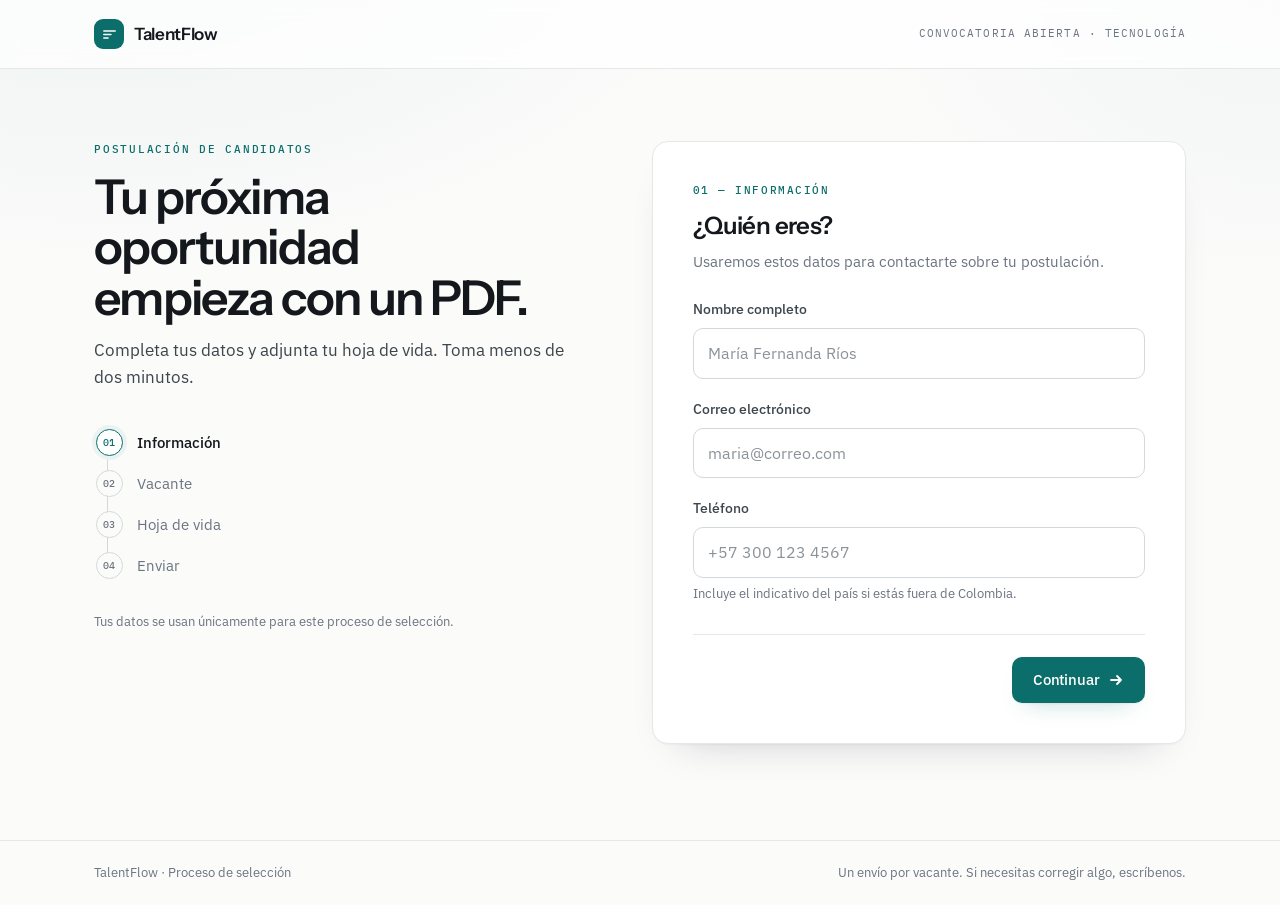
==== index.html @ 19fa187a "feat: new dashboard" ====
<!doctype html>
<html lang="es">
<head>
<meta charset="utf-8">
<meta name="viewport" content="width=device-width, initial-scale=1">
<title>Postulación · TalentFlow</title>
<meta name="description" content="Completa tus datos, adjunta tu hoja de vida en PDF y postúlate a nuestras vacantes de tecnología.">
<meta name="color-scheme" content="light">
<link rel="icon" href="data:image/svg+xml,<svg xmlns='http://www.w3.org/2000/svg' viewBox='0 0 32 32'><rect width='32' height='32' rx='8' fill='%230B6E6A'/><path d='M9 11h14M9 16h9M9 21h5' stroke='white' stroke-width='2.5' stroke-linecap='round'/></svg>">
<link rel="preconnect" href="https://fonts.googleapis.com">
<link rel="preconnect" href="https://fonts.gstatic.com" crossorigin>
<link rel="stylesheet" href="https://fonts.googleapis.com/css2?family=IBM+Plex+Mono:wght@500&family=IBM+Plex+Sans:wght@400;500;600&family=Instrument+Sans:wght@500;600&display=swap">
<link rel="stylesheet" href="css/styles.css">
</head>
<body>

<a class="skip-link" href="#panel">Ir al formulario</a>

<header class="site-header">
  <div class="shell site-header__inner">
    <span class="brand">
      <span class="brand__mark" aria-hidden="true">
        <svg viewBox="0 0 24 24" fill="none">
          <path d="M4 7h16M4 12h10M4 17h6" stroke="currentColor" stroke-width="2.2" stroke-linecap="round"/>
        </svg>
      </span>
      <span class="brand__name">TalentFlow</span>
    </span>
    <p class="site-header__tag">Convocatoria abierta · Tecnología</p>
  </div>
</header>

<main class="shell layout">

  <!-- ── Columna izquierda: contexto + progreso ───────────────── -->
  <aside class="rail">
    <p class="eyebrow">Postulación de candidatos</p>
    <h1 class="display">Tu próxima oportunidad<br>empieza con un PDF.</h1>
    <p class="lead">Completa tus datos y adjunta tu hoja de vida. Toma menos de dos minutos.</p>

    <nav aria-label="Progreso del formulario">
      <ol class="spine" id="spine" style="--fill:0%">
        <li class="spine__item is-current" data-step="1">
          <button class="spine__btn" type="button" data-goto="1" aria-current="step">
            <span class="spine__node">
              <span class="spine__index">01</span>
              <svg class="spine__check" viewBox="0 0 16 16" fill="none" aria-hidden="true"><path d="M3.5 8.5l3 3 6-6.5" stroke="currentColor" stroke-width="2" stroke-linecap="round" stroke-linejoin="round"/></svg>
            </span>
            <span class="spine__text">Información</span>
          </button>
        </li>
        <li class="spine__item" data-step="2">
          <button class="spine__btn" type="button" data-goto="2">
            <span class="spine__node">
              <span class="spine__index">02</span>
              <svg class="spine__check" viewBox="0 0 16 16" fill="none" aria-hidden="true"><path d="M3.5 8.5l3 3 6-6.5" stroke="currentColor" stroke-width="2" stroke-linecap="round" stroke-linejoin="round"/></svg>
            </span>
            <span class="spine__text">Vacante</span>
          </button>
        </li>
        <li class="spine__item" data-step="3">
          <button class="spine__btn" type="button" data-goto="3">
            <span class="spine__node">
              <span class="spine__index">03</span>
              <svg class="spine__check" viewBox="0 0 16 16" fill="none" aria-hidden="true"><path d="M3.5 8.5l3 3 6-6.5" stroke="currentColor" stroke-width="2" stroke-linecap="round" stroke-linejoin="round"/></svg>
            </span>
            <span class="spine__text">Hoja de vida</span>
          </button>
        </li>
        <li class="spine__item" data-step="4">
          <button class="spine__btn" type="button" data-goto="4">
            <span class="spine__node">
              <span class="spine__index">04</span>
              <svg class="spine__check" viewBox="0 0 16 16" fill="none" aria-hidden="true"><path d="M3.5 8.5l3 3 6-6.5" stroke="currentColor" stroke-width="2" stroke-linecap="round" stroke-linejoin="round"/></svg>
            </span>
            <span class="spine__text">Enviar</span>
          </button>
        </li>
      </ol>
      <p class="spine__caption" id="spineCaption">Paso 1 de 4 · Información</p>
    </nav>

    <p class="rail__foot">Tus datos se usan únicamente para este proceso de selección.</p>
  </aside>

  <!-- ── Columna derecha: formulario ──────────────────────────── -->
  <div class="panel" id="panel">

    <form class="form" id="applicationForm" novalidate autocomplete="on">

      <!-- Paso 1 ................................................ -->
      <section class="step is-active" data-step="1" aria-labelledby="t1">
        <header class="step__head">
          <p class="step__kicker">01 — Información</p>
          <h2 class="step__title" id="t1">¿Quién eres?</h2>
          <p class="step__sub">Usaremos estos datos para contactarte sobre tu postulación.</p>
        </header>

        <div class="field" data-field="nombre">
          <label class="field__label" for="nombre">Nombre completo</label>
          <input class="input" type="text" id="nombre" name="nombre" placeholder="María Fernanda Ríos"
                 autocomplete="name" maxlength="80" aria-describedby="err-nombre" required>
          <p class="field__error" id="err-nombre" role="alert"></p>
        </div>

        <div class="field" data-field="correo">
          <label class="field__label" for="correo">Correo electrónico</label>
          <input class="input" type="email" id="correo" name="correo" placeholder="maria@correo.com"
                 autocomplete="email" inputmode="email" maxlength="120" aria-describedby="err-correo" required>
          <p class="field__error" id="err-correo" role="alert"></p>
        </div>

        <div class="field" data-field="telefono">
          <label class="field__label" for="telefono">Teléfono</label>
          <input class="input" type="tel" id="telefono" name="telefono" placeholder="+57 300 123 4567"
                 autocomplete="tel" inputmode="tel" maxlength="25" aria-describedby="hint-telefono err-telefono" required>
          <p class="field__hint" id="hint-telefono">Incluye el indicativo del país si estás fuera de Colombia.</p>
          <p class="field__error" id="err-telefono" role="alert"></p>
        </div>

        <footer class="step__actions">
          <button class="btn btn--primary" type="button" data-next="2">
            Continuar
            <svg class="btn__icon" viewBox="0 0 16 16" fill="none" aria-hidden="true"><path d="M3 8h10M9 4l4 4-4 4" stroke="currentColor" stroke-width="1.8" stroke-linecap="round" stroke-linejoin="round"/></svg>
          </button>
        </footer>
      </section>

      <!-- Paso 2 ................................................ -->
      <section class="step" data-step="2" aria-labelledby="t2" hidden>
        <header class="step__head">
          <p class="step__kicker">02 — Vacante</p>
          <h2 class="step__title" id="t2">¿A qué rol te postulas?</h2>
          <p class="step__sub">Puedes postularte a una vacante por envío.</p>
        </header>

        <div class="field" data-field="vacante">
          <fieldset class="choices" id="vacanteGroup" aria-describedby="err-vacante">
            <legend class="sr-only">Selecciona una vacante</legend>
            <!-- Opciones generadas desde CONFIG.VACANTES en js/app.js -->
          </fieldset>
          <p class="field__error" id="err-vacante" role="alert"></p>
        </div>

        <footer class="step__actions">
          <button class="btn btn--ghost" type="button" data-back="1">
            <svg class="btn__icon" viewBox="0 0 16 16" fill="none" aria-hidden="true"><path d="M13 8H3M7 4L3 8l4 4" stroke="currentColor" stroke-width="1.8" stroke-linecap="round" stroke-linejoin="round"/></svg>
            Volver
          </button>
          <button class="btn btn--primary" type="button" data-next="3">
            Continuar
            <svg class="btn__icon" viewBox="0 0 16 16" fill="none" aria-hidden="true"><path d="M3 8h10M9 4l4 4-4 4" stroke="currentColor" stroke-width="1.8" stroke-linecap="round" stroke-linejoin="round"/></svg>
          </button>
        </footer>
      </section>

      <!-- Paso 3 ................................................ -->
      <section class="step" data-step="3" aria-labelledby="t3" hidden>
        <header class="step__head">
          <p class="step__kicker">03 — Hoja de vida</p>
          <h2 class="step__title" id="t3">Adjunta tu CV</h2>
          <p class="step__sub">Nos permite conocer tu experiencia antes de la primera entrevista.</p>
        </header>

        <div class="field" data-field="cv">
          <input class="sr-only" type="file" id="cv" name="cv" accept="application/pdf,.pdf" aria-describedby="err-cv">

          <label class="drop" id="drop" for="cv">
            <span class="drop__icon" aria-hidden="true">
              <svg viewBox="0 0 24 24" fill="none">
                <path d="M14 3v5h5" stroke="currentColor" stroke-width="1.6" stroke-linecap="round" stroke-linejoin="round"/>
                <path d="M19 10.5V19a2 2 0 0 1-2 2H7a2 2 0 0 1-2-2V5a2 2 0 0 1 2-2h6.5L19 8.5z" stroke="currentColor" stroke-width="1.6" stroke-linejoin="round"/>
                <path d="M12 17v-5.5M9.5 14l2.5-2.5 2.5 2.5" stroke="currentColor" stroke-width="1.6" stroke-linecap="round" stroke-linejoin="round"/>
              </svg>
            </span>
            <span class="drop__title">Arrastra tu hoja de vida aquí</span>
            <span class="drop__hint">o <span class="drop__link">selecciona un archivo</span></span>
            <span class="drop__meta">PDF · máximo <span data-max-size>5 MB</span></span>
          </label>

          <div class="filecard" id="fileCard" hidden>
            <span class="filecard__badge" aria-hidden="true">PDF</span>
            <div class="filecard__body">
              <p class="filecard__name" id="fileName"></p>
              <p class="filecard__meta" id="fileMeta"></p>
              <p class="filecard__status" id="fileStatus">
                <svg viewBox="0 0 16 16" fill="none" aria-hidden="true"><path d="M3.5 8.5l3 3 6-6.5" stroke="currentColor" stroke-width="2" stroke-linecap="round" stroke-linejoin="round"/></svg>
                Archivo validado
              </p>
            </div>
            <div class="filecard__actions">
              <label class="iconbtn" for="cv" title="Cambiar archivo">
                <span class="sr-only">Cambiar archivo</span>
                <svg viewBox="0 0 16 16" fill="none" aria-hidden="true"><path d="M13.5 8a5.5 5.5 0 1 1-1.6-3.9M13.5 2v3h-3" stroke="currentColor" stroke-width="1.6" stroke-linecap="round" stroke-linejoin="round"/></svg>
              </label>
              <button class="iconbtn iconbtn--danger" type="button" id="removeFile" title="Quitar archivo">
                <span class="sr-only">Quitar archivo</span>
                <svg viewBox="0 0 16 16" fill="none" aria-hidden="true"><path d="M3 4.5h10M6.5 4.5V3h3v1.5M4.5 4.5l.6 8a1 1 0 0 0 1 .9h3.8a1 1 0 0 0 1-.9l.6-8" stroke="currentColor" stroke-width="1.5" stroke-linecap="round" stroke-linejoin="round"/></svg>
              </button>
            </div>
          </div>

          <p class="field__error" id="err-cv" role="alert"></p>
        </div>

        <footer class="step__actions">
          <button class="btn btn--ghost" type="button" data-back="2">
            <svg class="btn__icon" viewBox="0 0 16 16" fill="none" aria-hidden="true"><path d="M13 8H3M7 4L3 8l4 4" stroke="currentColor" stroke-width="1.8" stroke-linecap="round" stroke-linejoin="round"/></svg>
            Volver
          </button>
          <button class="btn btn--primary" type="button" data-next="4">
            Revisar postulación
            <svg class="btn__icon" viewBox="0 0 16 16" fill="none" aria-hidden="true"><path d="M3 8h10M9 4l4 4-4 4" stroke="currentColor" stroke-width="1.8" stroke-linecap="round" stroke-linejoin="round"/></svg>
          </button>
        </footer>
      </section>

      <!-- Paso 4 ................................................ -->
      <section class="step" data-step="4" aria-labelledby="t4" hidden>
        <header class="step__head">
          <p class="step__kicker">04 — Enviar</p>
          <h2 class="step__title" id="t4">Revisa y envía</h2>
          <p class="step__sub">Confirma que todo esté correcto antes de enviar.</p>
        </header>

        <dl class="record" id="summary">
          <div class="record__row"><dt>nombre</dt><dd id="sumNombre">—</dd></div>
          <div class="record__row"><dt>correo</dt><dd id="sumCorreo">—</dd></div>
          <div class="record__row"><dt>telefono</dt><dd id="sumTelefono">—</dd></div>
          <div class="record__row"><dt>vacante</dt><dd id="sumVacante">—</dd></div>
          <div class="record__row"><dt>cv</dt><dd id="sumCv">—</dd></div>
        </dl>

        <p class="notice">
          <svg viewBox="0 0 16 16" fill="none" aria-hidden="true"><circle cx="8" cy="8" r="6.25" stroke="currentColor" stroke-width="1.5"/><path d="M8 7.25v4M8 4.9v.9" stroke="currentColor" stroke-width="1.6" stroke-linecap="round"/></svg>
          Al enviar, tu postulación se registra automáticamente y pasa a revisión de nuestro equipo de selección. Te contactaremos por correo.
        </p>

        <div class="alert" id="submitAlert" role="alert" hidden>
          <div class="alert__body">
            <p class="alert__title" id="alertTitle">No pudimos enviar tu postulación.</p>
            <p class="alert__text" id="alertText">Verifica tu conexión e inténtalo nuevamente.</p>
          </div>
        </div>

        <footer class="step__actions">
          <button class="btn btn--ghost" type="button" data-back="3">
            <svg class="btn__icon" viewBox="0 0 16 16" fill="none" aria-hidden="true"><path d="M13 8H3M7 4L3 8l4 4" stroke="currentColor" stroke-width="1.8" stroke-linecap="round" stroke-linejoin="round"/></svg>
            Volver
          </button>
          <button class="btn btn--primary btn--submit" type="submit" id="submitBtn">
            <span class="spinner" aria-hidden="true"></span>
            <span class="btn__label" id="submitLabel">Enviar postulación</span>
          </button>
        </footer>
      </section>

    </form>

    <!-- Pantalla de éxito ....................................... -->
    <section class="done" id="successView" aria-labelledby="doneTitle" hidden tabindex="-1">
      <span class="done__mark" aria-hidden="true">
        <svg viewBox="0 0 52 52" fill="none">
          <circle class="done__ring" cx="26" cy="26" r="23" stroke="currentColor" stroke-width="2"/>
          <path class="done__tick" d="M16 26.5l7 7 13-14" stroke="currentColor" stroke-width="3" stroke-linecap="round" stroke-linejoin="round"/>
        </svg>
      </span>
      <h2 class="done__title" id="doneTitle">¡Postulación recibida!</h2>
      <p class="done__text">Hemos recibido correctamente tu información y tu hoja de vida.</p>
      <p class="done__text">Tu postulación será procesada y revisada por nuestro equipo. Gracias por tu interés.</p>
      <p class="done__ref">Enviado el <span id="doneStamp">—</span></p>
    </section>

  </div>
</main>

<footer class="site-footer">
  <div class="shell site-footer__inner">
    <p>TalentFlow · Proceso de selección</p>
    <p>Un envío por vacante. Si necesitas corregir algo, escríbenos.</p>
  </div>
</footer>

<script src="js/config.js"></script>
<script src="js/app.js"></script>
</body>
</html>
---- css/styles.css ----
/* ============================================================
   TalentFlow — Formulario de postulación
   Tokens → Base → Layout → Componentes → Responsive
   ============================================================ */

:root {
  /* Color */
  --paper:        #FBFBFA;
  --surface:      #FFFFFF;
  --surface-2:    #F5F6F5;
  --ink:          #14181C;
  --ink-2:        #3D454D;
  --muted:        #6B7480;
  --line:         #E5E8E9;
  --line-strong:  #D3D8DA;

  --accent:       #0B6E6A;
  --accent-hover: #095551;
  --accent-soft:  #EAF3F2;
  --accent-line:  #B9D8D5;

  --danger:       #A62B22;
  --danger-soft:  #FCF0EE;
  --danger-line:  #EFC9C4;

  /* Tipografía */
  --font-display: 'Instrument Sans', 'Segoe UI', system-ui, sans-serif;
  --font-body:    'IBM Plex Sans', 'Segoe UI', system-ui, sans-serif;
  --font-mono:    'IBM Plex Mono', ui-monospace, 'Cascadia Mono', monospace;

  /* Forma */
  --r-sm: 8px;
  --r-md: 10px;
  --r-lg: 16px;
  --shadow-card: 0 1px 2px rgba(16, 24, 32, .04), 0 20px 40px -28px rgba(16, 24, 32, .28);
  --shadow-lift: 0 1px 2px rgba(16, 24, 32, .05), 0 12px 24px -14px rgba(11, 110, 106, .30);

  --ease: cubic-bezier(.2, .7, .3, 1);
}

/* ── Base ─────────────────────────────────────────────────── */

*, *::before, *::after { box-sizing: border-box; }

html { -webkit-text-size-adjust: 100%; }

body {
  margin: 0;
  min-height: 100vh;
  display: flex;
  flex-direction: column;
  font-family: var(--font-body);
  font-size: 16px;
  line-height: 1.55;
  color: var(--ink);
  background-color: var(--paper);
  background-image:
    radial-gradient(70rem 40rem at 8% -12%, rgba(11, 110, 106, .07), transparent 60%),
    radial-gradient(50rem 34rem at 100% 0%, rgba(11, 110, 106, .04), transparent 55%);
  background-repeat: no-repeat;
  -webkit-font-smoothing: antialiased;
}

h1, h2, h3, p, dl, dd, figure { margin: 0; }
ol, ul { margin: 0; padding: 0; list-style: none; }
fieldset { margin: 0; padding: 0; border: 0; }
button, input, select { font: inherit; color: inherit; }
svg { display: block; }

:focus-visible {
  outline: 2px solid var(--accent);
  outline-offset: 2px;
  border-radius: 4px;
}

.sr-only {
  position: absolute;
  width: 1px; height: 1px;
  padding: 0; margin: -1px;
  overflow: hidden;
  clip: rect(0 0 0 0);
  clip-path: inset(50%);
  white-space: nowrap;
}

.skip-link {
  position: absolute;
  top: -100px; left: 16px;
  z-index: 10;
  padding: 10px 16px;
  background: var(--surface);
  border: 1px solid var(--line-strong);
  border-radius: var(--r-md);
  color: var(--ink);
  text-decoration: none;
  transition: top .15s var(--ease);
}
.skip-link:focus { top: 16px; }

.shell {
  width: 100%;
  max-width: 1140px;
  margin-inline: auto;
  padding-inline: 24px;
}

.eyebrow {
  font-family: var(--font-mono);
  font-size: .6875rem;
  font-weight: 500;
  letter-spacing: .16em;
  text-transform: uppercase;
  color: var(--accent);
}

/* ── Header ───────────────────────────────────────────────── */

.site-header {
  border-bottom: 1px solid var(--line);
  background: rgba(255, 255, 255, .72);
  backdrop-filter: blur(8px);
}

.site-header__inner {
  display: flex;
  align-items: center;
  justify-content: space-between;
  gap: 16px;
  min-height: 68px;
}

.brand {
  display: inline-flex;
  align-items: center;
  gap: 10px;
}

.brand__mark {
  display: grid;
  place-items: center;
  width: 30px; height: 30px;
  border-radius: 9px;
  background: var(--accent);
  color: #fff;
}
.brand__mark svg { width: 17px; height: 17px; }

.brand__name {
  font-family: var(--font-display);
  font-size: 1.0625rem;
  font-weight: 600;
  letter-spacing: -.02em;
}

.site-header__tag {
  font-family: var(--font-mono);
  font-size: .6875rem;
  letter-spacing: .1em;
  text-transform: uppercase;
  color: var(--muted);
}

/* ── Layout ───────────────────────────────────────────────── */

.layout {
  flex: 1;
  display: grid;
  gap: 40px;
  padding-block: 48px 72px;
}

.rail { max-width: 34rem; }

.display {
  margin-top: 14px;
  font-family: var(--font-display);
  font-size: clamp(2rem, 1.5rem + 2.2vw, 3rem);
  font-weight: 600;
  line-height: 1.05;
  letter-spacing: -.035em;
}

.lead {
  margin-top: 14px;
  max-width: 30rem;
  font-size: 1.0625rem;
  color: var(--ink-2);
}

.rail__foot {
  margin-top: 28px;
  font-size: .8125rem;
  color: var(--muted);
}

/* ── Spine (progreso) ─────────────────────────────────────── */

.spine {
  --fill: 0%;
  position: relative;
  margin-top: 34px;
  padding-left: 2px;
}

.spine::before,
.spine::after {
  content: '';
  position: absolute;
  left: 13px;
  top: 14px;
  width: 1px;
  border-radius: 1px;
}
.spine::before { bottom: 14px; background: var(--line-strong); }
.spine::after {
  height: calc((100% - 28px) * var(--fill) / 100);
  background: var(--accent);
  transition: height .45s var(--ease);
}

.spine__item + .spine__item { margin-top: 4px; }

.spine__btn {
  position: relative;
  z-index: 1;
  display: flex;
  align-items: center;
  gap: 14px;
  width: 100%;
  padding: 5px 8px 5px 0;
  background: none;
  border: 0;
  border-radius: var(--r-sm);
  text-align: left;
  cursor: pointer;
}
.spine__btn:disabled { cursor: default; }

.spine__node {
  position: relative;
  flex: none;
  display: grid;
  place-items: center;
  width: 27px; height: 27px;
  border-radius: 50%;
  border: 1px solid var(--line-strong);
  background: var(--paper);
  color: var(--muted);
  transition: background-color .25s var(--ease), border-color .25s var(--ease), color .25s var(--ease);
}

.spine__index {
  font-family: var(--font-mono);
  font-size: .625rem;
  font-weight: 500;
  letter-spacing: .02em;
}

.spine__check {
  position: absolute;
  width: 14px; height: 14px;
  opacity: 0;
  transform: scale(.7);
  transition: opacity .2s var(--ease), transform .2s var(--ease);
}

.spine__text {
  font-size: .9375rem;
  color: var(--muted);
  transition: color .25s var(--ease);
}

.spine__item.is-current .spine__node {
  border-color: var(--accent);
  color: var(--accent);
  background: var(--surface);
  box-shadow: 0 0 0 4px var(--accent-soft);
}
.spine__item.is-current .spine__text {
  color: var(--ink);
  font-weight: 500;
}

.spine__item.is-done .spine__node {
  background: var(--accent);
  border-color: var(--accent);
  color: #fff;
}
.spine__item.is-done .spine__index { opacity: 0; }
.spine__item.is-done .spine__check { opacity: 1; transform: scale(1); }
.spine__item.is-done .spine__text { color: var(--ink-2); }
.spine__item.is-done .spine__btn:hover .spine__text { color: var(--accent); }

.spine__caption { display: none; }

/* ── Panel / formulario ───────────────────────────────────── */

.panel {
  position: relative;
  background: var(--surface);
  border: 1px solid var(--line);
  border-radius: var(--r-lg);
  box-shadow: var(--shadow-card);
}

.step {
  padding: 32px;
}
.step[hidden] { display: none; }
.step.is-active { animation: stepIn .32s var(--ease) both; }

@keyframes stepIn {
  from { opacity: 0; transform: translateY(8px); }
  to   { opacity: 1; transform: none; }
}

.step__head { margin-bottom: 26px; }

.step__kicker {
  font-family: var(--font-mono);
  font-size: .6875rem;
  font-weight: 500;
  letter-spacing: .14em;
  text-transform: uppercase;
  color: var(--accent);
}

.step__title {
  margin-top: 8px;
  font-family: var(--font-display);
  font-size: 1.5rem;
  font-weight: 600;
  letter-spacing: -.025em;
}

.step__sub {
  margin-top: 6px;
  font-size: .9375rem;
  color: var(--muted);
}

.step__actions {
  display: flex;
  gap: 12px;
  margin-top: 30px;
  padding-top: 22px;
  border-top: 1px solid var(--line);
}
.step__actions .btn--primary { margin-left: auto; }

/* ── Campos ───────────────────────────────────────────────── */

.field + .field { margin-top: 20px; }

.field__label {
  display: block;
  margin-bottom: 7px;
  font-size: .875rem;
  font-weight: 500;
  color: var(--ink-2);
}

.input {
  width: 100%;
  padding: 12px 14px;
  background: var(--surface);
  border: 1px solid var(--line-strong);
  border-radius: var(--r-md);
  transition: border-color .18s var(--ease), box-shadow .18s var(--ease), background-color .18s var(--ease);
}
.input::placeholder { color: #8B939A; }
.input:hover { border-color: #BFC6C9; }
.input:focus {
  outline: none;
  border-color: var(--accent);
  box-shadow: 0 0 0 3px var(--accent-soft);
}

.field__hint {
  margin-top: 6px;
  font-size: .8125rem;
  color: var(--muted);
}

.field__error {
  display: none;
  margin-top: 7px;
  font-size: .8125rem;
  color: var(--danger);
}

.field.is-invalid .field__error { display: block; }
.field.is-invalid .input {
  border-color: var(--danger-line);
  background: var(--danger-soft);
}
.field.is-invalid .input:focus { box-shadow: 0 0 0 3px rgba(166, 43, 34, .12); }

/* ── Vacantes (radio cards) ───────────────────────────────── */

.choices { display: grid; gap: 10px; }

.choice { position: relative; display: block; }

.choice__input {
  position: absolute;
  inset: 0;
  width: 100%; height: 100%;
  margin: 0;
  opacity: 0;
  cursor: pointer;
}

.choice__box {
  display: flex;
  align-items: center;
  gap: 14px;
  padding: 15px 16px;
  border: 1px solid var(--line-strong);
  border-radius: var(--r-md);
  background: var(--surface);
  transition: border-color .18s var(--ease), background-color .18s var(--ease), box-shadow .18s var(--ease);
}

.choice__input:hover + .choice__box { border-color: #BFC6C9; background: var(--surface-2); }
.choice__input:focus-visible + .choice__box {
  outline: 2px solid var(--accent);
  outline-offset: 2px;
}
.choice__input:checked + .choice__box {
  border-color: var(--accent);
  background: var(--accent-soft);
  box-shadow: inset 0 0 0 1px var(--accent);
}

.choice__dot {
  flex: none;
  width: 18px; height: 18px;
  border: 1px solid var(--line-strong);
  border-radius: 50%;
  background: var(--surface);
  transition: border-color .18s var(--ease), box-shadow .18s var(--ease);
}
.choice__input:checked + .choice__box .choice__dot {
  border-color: var(--accent);
  box-shadow: inset 0 0 0 5px var(--accent);
}

.choice__label {
  display: block;
  font-weight: 500;
  letter-spacing: -.01em;
}

.choice__hint {
  display: block;
  margin-top: 2px;
  font-size: .8125rem;
  color: var(--muted);
}

.choice__code {
  margin-left: auto;
  font-family: var(--font-mono);
  font-size: .6875rem;
  color: var(--muted);
}
.choice__input:checked + .choice__box .choice__code { color: var(--accent); }

.field.is-invalid .choice__box { border-color: var(--danger-line); }

/* ── Zona de carga ────────────────────────────────────────── */

.drop {
  display: flex;
  flex-direction: column;
  align-items: center;
  gap: 4px;
  padding: 36px 24px;
  text-align: center;
  border: 1.5px dashed var(--line-strong);
  border-radius: var(--r-lg);
  background: var(--surface-2);
  cursor: pointer;
  transition: border-color .18s var(--ease), background-color .18s var(--ease), transform .18s var(--ease);
}
.drop[hidden] { display: none; }
.drop:hover { border-color: var(--accent-line); background: var(--accent-soft); }
.drop.is-focus { outline: 2px solid var(--accent); outline-offset: 2px; }

.drop.is-dragging {
  border-color: var(--accent);
  background: var(--accent-soft);
  transform: scale(1.008);
}

.drop__icon {
  display: grid;
  place-items: center;
  width: 46px; height: 46px;
  margin-bottom: 10px;
  border-radius: 12px;
  background: var(--surface);
  border: 1px solid var(--line);
  color: var(--accent);
}
.drop__icon svg { width: 22px; height: 22px; }

.drop__title { font-weight: 500; }

.drop__hint { font-size: .9375rem; color: var(--muted); }

.drop__link {
  color: var(--accent);
  font-weight: 500;
  text-decoration: underline;
  text-underline-offset: 2px;
}

.drop__meta {
  margin-top: 8px;
  font-family: var(--font-mono);
  font-size: .6875rem;
  letter-spacing: .08em;
  text-transform: uppercase;
  color: var(--muted);
}

.filecard {
  display: flex;
  align-items: center;
  gap: 14px;
  padding: 14px 16px;
  border: 1px solid var(--accent-line);
  border-radius: var(--r-md);
  background: var(--accent-soft);
  animation: stepIn .25s var(--ease) both;
}
.filecard[hidden] { display: none; }
.filecard.is-focus { outline: 2px solid var(--accent); outline-offset: 2px; }

.filecard__badge {
  flex: none;
  display: grid;
  place-items: center;
  width: 42px; height: 48px;
  border-radius: 6px;
  background: var(--accent);
  color: #fff;
  font-family: var(--font-mono);
  font-size: .6875rem;
  letter-spacing: .06em;
}

.filecard__body { min-width: 0; flex: 1; }

.filecard__name {
  font-weight: 500;
  overflow: hidden;
  text-overflow: ellipsis;
  white-space: nowrap;
}

.filecard__meta {
  font-family: var(--font-mono);
  font-size: .75rem;
  color: var(--muted);
}

.filecard__status {
  display: flex;
  align-items: center;
  gap: 5px;
  margin-top: 3px;
  font-size: .8125rem;
  font-weight: 500;
  color: var(--accent);
}
.filecard__status svg { width: 14px; height: 14px; }

.filecard__actions { display: flex; gap: 6px; }

.iconbtn {
  display: grid;
  place-items: center;
  width: 34px; height: 34px;
  border: 1px solid var(--line-strong);
  border-radius: var(--r-sm);
  background: var(--surface);
  color: var(--ink-2);
  cursor: pointer;
  transition: border-color .15s var(--ease), color .15s var(--ease), background-color .15s var(--ease);
}
.iconbtn svg { width: 16px; height: 16px; }
.iconbtn:hover { border-color: var(--accent); color: var(--accent); }
.iconbtn--danger:hover { border-color: var(--danger-line); color: var(--danger); background: var(--danger-soft); }

/* ── Resumen (record) ─────────────────────────────────────── */

.record {
  border: 1px solid var(--line);
  border-radius: var(--r-md);
  overflow: hidden;
}

.record__row {
  display: grid;
  grid-template-columns: 7.5rem 1fr;
  gap: 16px;
  padding: 13px 16px;
  background: var(--surface);
}
.record__row + .record__row { border-top: 1px solid var(--line); }
.record__row:nth-child(odd) { background: #FCFDFD; }

.record dt {
  font-family: var(--font-mono);
  font-size: .75rem;
  letter-spacing: .04em;
  color: var(--muted);
  padding-top: 2px;
}

.record dd {
  margin: 0;
  font-weight: 500;
  overflow-wrap: anywhere;
}

.notice {
  display: flex;
  gap: 10px;
  margin-top: 18px;
  padding: 14px 16px;
  border-radius: var(--r-md);
  background: var(--accent-soft);
  font-size: .875rem;
  color: var(--ink-2);
  line-height: 1.5;
}
.notice svg { flex: none; width: 16px; height: 16px; margin-top: 3px; color: var(--accent); }

.alert {
  display: flex;
  gap: 10px;
  margin-top: 18px;
  padding: 14px 16px;
  border: 1px solid var(--danger-line);
  border-radius: var(--r-md);
  background: var(--danger-soft);
  animation: stepIn .25s var(--ease) both;
}
.alert[hidden] { display: none; }
.alert__title { font-weight: 600; color: var(--danger); font-size: .9375rem; }
.alert__text { margin-top: 2px; font-size: .875rem; color: var(--ink-2); }

/* ── Botones ──────────────────────────────────────────────── */

.btn {
  display: inline-flex;
  align-items: center;
  justify-content: center;
  gap: 8px;
  min-height: 46px;
  padding: 0 20px;
  border: 1px solid transparent;
  border-radius: var(--r-md);
  font-size: .9375rem;
  font-weight: 500;
  letter-spacing: -.005em;
  cursor: pointer;
  transition: background-color .18s var(--ease), border-color .18s var(--ease),
              color .18s var(--ease), box-shadow .18s var(--ease), transform .12s var(--ease);
}
.btn:active { transform: translateY(1px); }
.btn__icon { width: 16px; height: 16px; }

.btn--primary {
  background: var(--accent);
  color: #fff;
  box-shadow: var(--shadow-lift);
}
.btn--primary:hover { background: var(--accent-hover); }
.btn--primary:disabled {
  background: var(--accent);
  opacity: .62;
  cursor: progress;
  box-shadow: none;
  transform: none;
}

.btn--ghost {
  background: var(--surface);
  border-color: var(--line-strong);
  color: var(--ink-2);
}
.btn--ghost:hover { border-color: var(--ink-2); color: var(--ink); }

.btn--submit { min-width: 12.5rem; }

.spinner {
  display: none;
  flex: none;
  width: 15px; height: 15px;
  border: 2px solid rgba(255, 255, 255, .35);
  border-top-color: #fff;
  border-radius: 50%;
  animation: spin .7s linear infinite;
}
.is-sending .spinner { display: block; }

@keyframes spin { to { transform: rotate(360deg); } }

/* ── Pantalla de éxito ────────────────────────────────────── */

.done {
  padding: 60px 32px 64px;
  text-align: center;
  animation: stepIn .4s var(--ease) both;
}
.done[hidden] { display: none; }
.done:focus { outline: none; }

.done__mark {
  display: inline-grid;
  place-items: center;
  width: 76px; height: 76px;
  margin-bottom: 22px;
  border-radius: 50%;
  background: var(--accent-soft);
  color: var(--accent);
}
.done__mark svg { width: 44px; height: 44px; }

.done__ring {
  stroke-dasharray: 145;
  stroke-dashoffset: 145;
  animation: draw .55s var(--ease) .05s forwards;
}
.done__tick {
  stroke-dasharray: 34;
  stroke-dashoffset: 34;
  animation: draw .35s var(--ease) .45s forwards;
}
@keyframes draw { to { stroke-dashoffset: 0; } }

.done__title {
  font-family: var(--font-display);
  font-size: 1.75rem;
  font-weight: 600;
  letter-spacing: -.03em;
}

.done__text {
  max-width: 30rem;
  margin: 12px auto 0;
  color: var(--ink-2);
}

.done__ref {
  margin-top: 26px;
  font-family: var(--font-mono);
  font-size: .75rem;
  color: var(--muted);
}

/* ── Footer ───────────────────────────────────────────────── */

.site-footer {
  border-top: 1px solid var(--line);
  padding-block: 22px;
  font-size: .8125rem;
  color: var(--muted);
}
.site-footer__inner {
  display: flex;
  flex-wrap: wrap;
  gap: 6px 24px;
  justify-content: space-between;
}

/* ── Responsive ───────────────────────────────────────────── */

@media (min-width: 960px) {
  .layout {
    grid-template-columns: minmax(0, 1fr) minmax(0, 1.1fr);
    align-items: start; /* la tarjeta se ajusta al contenido, no al alto de la ventana */
    gap: 72px;
    padding-block: 72px 96px;
  }
  .rail {
    position: sticky;
    top: 92px;
  }
  .step { padding: 40px; }
}

@media (max-width: 959px) {
  .display { max-width: 20ch; }

  /* El progreso pasa a una fila compacta de nodos */
  .spine {
    display: flex;
    justify-content: space-between;
    gap: 8px;
    margin-top: 28px;
    padding-left: 0;
  }
  .spine::before,
  .spine::after {
    left: 13px;
    right: 13px;
    top: 13px;
    bottom: auto;
    width: auto;
    height: 1px;
  }
  .spine::after {
    right: auto;
    width: calc((100% - 26px) * var(--fill) / 100);
    height: 1px;
    transition: width .45s var(--ease);
  }
  .spine__item { flex: none; }
  .spine__item + .spine__item { margin-top: 0; }
  .spine__btn { padding: 0; }
  .spine__text { display: none; }

  .spine__caption {
    display: block;
    margin-top: 14px;
    font-family: var(--font-mono);
    font-size: .75rem;
    letter-spacing: .04em;
    color: var(--muted);
  }
}

@media (max-width: 560px) {
  .shell { padding-inline: 16px; }
  .layout { gap: 28px; padding-block: 32px 48px; }
  .panel { border-radius: 14px; }
  .step { padding: 24px 20px; }
  .done { padding: 48px 20px; }

  .site-header__tag { display: none; } /* el titular ya da el contexto */
  .step__actions { flex-direction: column-reverse; }
  .step__actions .btn { width: 100%; }
  .step__actions .btn--primary { margin-left: 0; }

  .record__row { grid-template-columns: 1fr; gap: 2px; }
  .drop { padding: 28px 16px; }
  .filecard__badge { display: none; }
}

/* ── Movimiento reducido ──────────────────────────────────── */

@media (prefers-reduced-motion: reduce) {
  *, *::before, *::after {
    animation-duration: .01ms !important;
    animation-iteration-count: 1 !important;
    transition-duration: .01ms !important;
  }
  .done__ring, .done__tick { stroke-dashoffset: 0; }
  .spinner { animation: spin 1.2s linear infinite !important; }
}
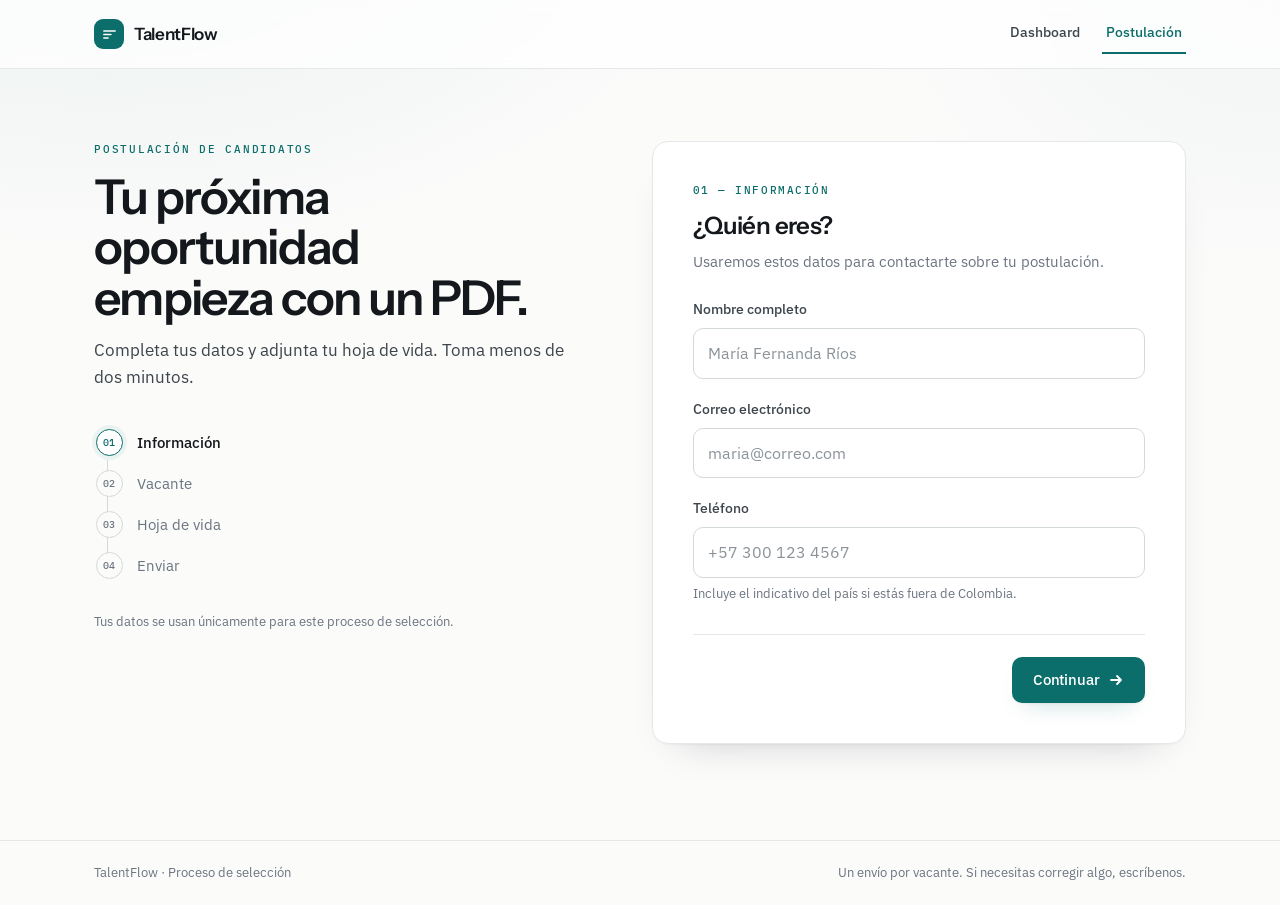
==== commit eaba164b: "feat: dashboars" ====
--- a/index.html
+++ b/index.html
@@ -26,7 +26,10 @@
       </span>
       <span class="brand__name">TalentFlow</span>
     </span>
-    <p class="site-header__tag">Convocatoria abierta · Tecnología</p>
+    <nav class="site-header__nav" aria-label="Navegación">
+      <a class="site-header__link" href="dashboard.html">Dashboard</a>
+      <a class="site-header__link is-active" href="index.html">Postulación</a>
+    </nav>
   </div>
 </header>
 
@@ -131,7 +134,7 @@
         <header class="step__head">
           <p class="step__kicker">02 — Vacante</p>
           <h2 class="step__title" id="t2">¿A qué rol te postulas?</h2>
-          <p class="step__sub">Puedes postularte a una vacante por envío.</p>
+          <p class="step__sub">Elige el rol y cuéntanos brevemente tu experiencia.</p>
         </header>
 
         <div class="field" data-field="vacante">
@@ -140,6 +143,24 @@
             <!-- Opciones generadas desde CONFIG.VACANTES en js/app.js -->
           </fieldset>
           <p class="field__error" id="err-vacante" role="alert"></p>
+        </div>
+
+        <div class="field" data-field="experiencia">
+          <label class="field__label" for="experiencia">Años de experiencia</label>
+          <input class="input input--narrow" type="number" id="experiencia" name="experiencia"
+                 min="0" max="50" step="1" inputmode="numeric" placeholder="0"
+                 aria-describedby="hint-experiencia err-experiencia" required>
+          <p class="field__hint" id="hint-experiencia">Escribe 0 si estás empezando.</p>
+          <p class="field__error" id="err-experiencia" role="alert"></p>
+        </div>
+
+        <div class="field" data-field="tecnologias">
+          <label class="field__label" for="tecnologias">
+            Tecnologías <span class="field__optional">(opcional)</span>
+          </label>
+          <input class="input" type="text" id="tecnologias" name="tecnologias" maxlength="200"
+                 placeholder="JavaScript, SQL, Git…" aria-describedby="hint-tecnologias">
+          <p class="field__hint" id="hint-tecnologias">Sepáralas con comas.</p>
         </div>
 
         <footer class="step__actions">
@@ -163,7 +184,8 @@
         </header>
 
         <div class="field" data-field="cv">
-          <input class="sr-only" type="file" id="cv" name="cv" accept="application/pdf,.pdf" aria-describedby="err-cv">
+          <input class="sr-only" type="file" id="cv" name="cv" accept="application/pdf,.pdf"
+                 aria-describedby="err-cv" required>
 
           <label class="drop" id="drop" for="cv">
             <span class="drop__icon" aria-hidden="true">
@@ -228,6 +250,8 @@
           <div class="record__row"><dt>correo</dt><dd id="sumCorreo">—</dd></div>
           <div class="record__row"><dt>telefono</dt><dd id="sumTelefono">—</dd></div>
           <div class="record__row"><dt>vacante</dt><dd id="sumVacante">—</dd></div>
+          <div class="record__row"><dt>experiencia</dt><dd id="sumExperiencia">—</dd></div>
+          <div class="record__row"><dt>tecnologias</dt><dd id="sumTecnologias">—</dd></div>
           <div class="record__row"><dt>cv</dt><dd id="sumCv">—</dd></div>
         </dl>
 
@@ -235,6 +259,21 @@
           <svg viewBox="0 0 16 16" fill="none" aria-hidden="true"><circle cx="8" cy="8" r="6.25" stroke="currentColor" stroke-width="1.5"/><path d="M8 7.25v4M8 4.9v.9" stroke="currentColor" stroke-width="1.6" stroke-linecap="round"/></svg>
           Al enviar, tu postulación se registra automáticamente y pasa a revisión de nuestro equipo de selección. Te contactaremos por correo.
         </p>
+
+        <div class="field" data-field="consentimiento">
+          <label class="check">
+            <input class="check__input" type="checkbox" id="consentimiento" name="consentimiento"
+                   value="true" aria-describedby="err-consentimiento" required>
+            <span class="check__box" aria-hidden="true">
+              <svg viewBox="0 0 16 16" fill="none"><path d="M3.5 8.5l3 3 6-6.5" stroke="currentColor" stroke-width="2.2" stroke-linecap="round" stroke-linejoin="round"/></svg>
+            </span>
+            <span class="check__text">
+              Autorizo el tratamiento de mis datos personales y de mi hoja de vida
+              con el fin de participar en este proceso de selección.
+            </span>
+          </label>
+          <p class="field__error" id="err-consentimiento" role="alert"></p>
+        </div>
 
         <div class="alert" id="submitAlert" role="alert" hidden>
           <div class="alert__body">
@@ -268,6 +307,10 @@
       <h2 class="done__title" id="doneTitle">¡Postulación recibida!</h2>
       <p class="done__text">Hemos recibido correctamente tu información y tu hoja de vida.</p>
       <p class="done__text">Tu postulación será procesada y revisada por nuestro equipo. Gracias por tu interés.</p>
+      <p class="ticket" id="doneTicket" hidden>
+        <span class="ticket__label">Ticket</span>
+        <strong class="ticket__value" id="doneTicketValue"></strong>
+      </p>
       <p class="done__ref">Enviado el <span id="doneStamp">—</span></p>
     </section>
 
--- a/css/styles.css
+++ b/css/styles.css
@@ -160,6 +160,24 @@
   color: var(--muted);
 }
 
+.site-header__nav {
+  display: flex;
+  align-items: center;
+  gap: 18px;
+}
+
+.site-header__link {
+  font-size: .875rem;
+  font-weight: 500;
+  color: var(--ink-2);
+  text-decoration: none;
+  padding: 8px 4px;
+  border-bottom: 2px solid transparent;
+  transition: color .15s var(--ease), border-color .15s var(--ease);
+}
+.site-header__link:hover,
+.site-header__link.is-active { color: var(--accent); border-color: var(--accent); }
+
 /* ── Layout ───────────────────────────────────────────────── */
 
 .layout {
@@ -376,6 +394,13 @@
   box-shadow: 0 0 0 3px var(--accent-soft);
 }
 
+.input--narrow { max-width: 9rem; }
+
+.field__optional {
+  font-weight: 400;
+  color: var(--muted);
+}
+
 .field__hint {
   margin-top: 6px;
   font-size: .8125rem;
@@ -468,6 +493,70 @@
 .choice__input:checked + .choice__box .choice__code { color: var(--accent); }
 
 .field.is-invalid .choice__box { border-color: var(--danger-line); }
+
+/* ── Consentimiento ───────────────────────────────────────── */
+
+.check {
+  display: flex;
+  align-items: flex-start;
+  gap: 12px;
+  margin-top: 18px;
+  padding: 14px 16px;
+  border: 1px solid var(--line-strong);
+  border-radius: var(--r-md);
+  background: var(--surface);
+  cursor: pointer;
+  transition: border-color .18s var(--ease), background-color .18s var(--ease);
+}
+.check:hover { border-color: #BFC6C9; background: var(--surface-2); }
+
+.check__input {
+  position: absolute;
+  width: 1px; height: 1px;
+  margin: 0;
+  opacity: 0;
+}
+
+.check__box {
+  flex: none;
+  display: grid;
+  place-items: center;
+  width: 20px; height: 20px;
+  margin-top: 1px;
+  border: 1px solid var(--line-strong);
+  border-radius: 6px;
+  background: var(--surface);
+  color: #fff;
+  transition: background-color .15s var(--ease), border-color .15s var(--ease);
+}
+.check__box svg {
+  width: 13px; height: 13px;
+  opacity: 0;
+  transform: scale(.7);
+  transition: opacity .15s var(--ease), transform .15s var(--ease);
+}
+
+.check__input:checked + .check__box {
+  background: var(--accent);
+  border-color: var(--accent);
+}
+.check__input:checked + .check__box svg { opacity: 1; transform: scale(1); }
+
+.check__input:focus-visible + .check__box {
+  outline: 2px solid var(--accent);
+  outline-offset: 2px;
+}
+
+.check__text {
+  font-size: .875rem;
+  line-height: 1.5;
+  color: var(--ink-2);
+}
+
+.field.is-invalid .check {
+  border-color: var(--danger-line);
+  background: var(--danger-soft);
+}
 
 /* ── Zona de carga ────────────────────────────────────────── */
 
@@ -673,6 +762,7 @@
               color .18s var(--ease), box-shadow .18s var(--ease), transform .12s var(--ease);
 }
 .btn:active { transform: translateY(1px); }
+.btn[hidden] { display: none; }
 .btn__icon { width: 16px; height: 16px; }
 
 .btn--primary {
@@ -757,12 +847,45 @@
   color: var(--ink-2);
 }
 
+.ticket {
+  display: inline-flex;
+  align-items: center;
+  gap: 10px;
+  margin-top: 26px;
+  padding: 9px 8px 9px 16px;
+  border: 1px solid var(--accent-line);
+  border-radius: 999px;
+  background: var(--accent-soft);
+}
+.ticket[hidden] { display: none; }
+
+.ticket__label {
+  font-family: var(--font-mono);
+  font-size: .625rem;
+  font-weight: 500;
+  letter-spacing: .14em;
+  text-transform: uppercase;
+  color: var(--accent);
+}
+
+.ticket__value {
+  padding: 3px 12px;
+  border-radius: 999px;
+  background: var(--surface);
+  font-family: var(--font-mono);
+  font-size: .875rem;
+  font-weight: 500;
+  color: var(--ink);
+  overflow-wrap: anywhere;
+}
+
 .done__ref {
   margin-top: 26px;
   font-family: var(--font-mono);
   font-size: .75rem;
   color: var(--muted);
 }
+.ticket:not([hidden]) + .done__ref { margin-top: 12px; }
 
 /* ── Footer ───────────────────────────────────────────────── */
 
